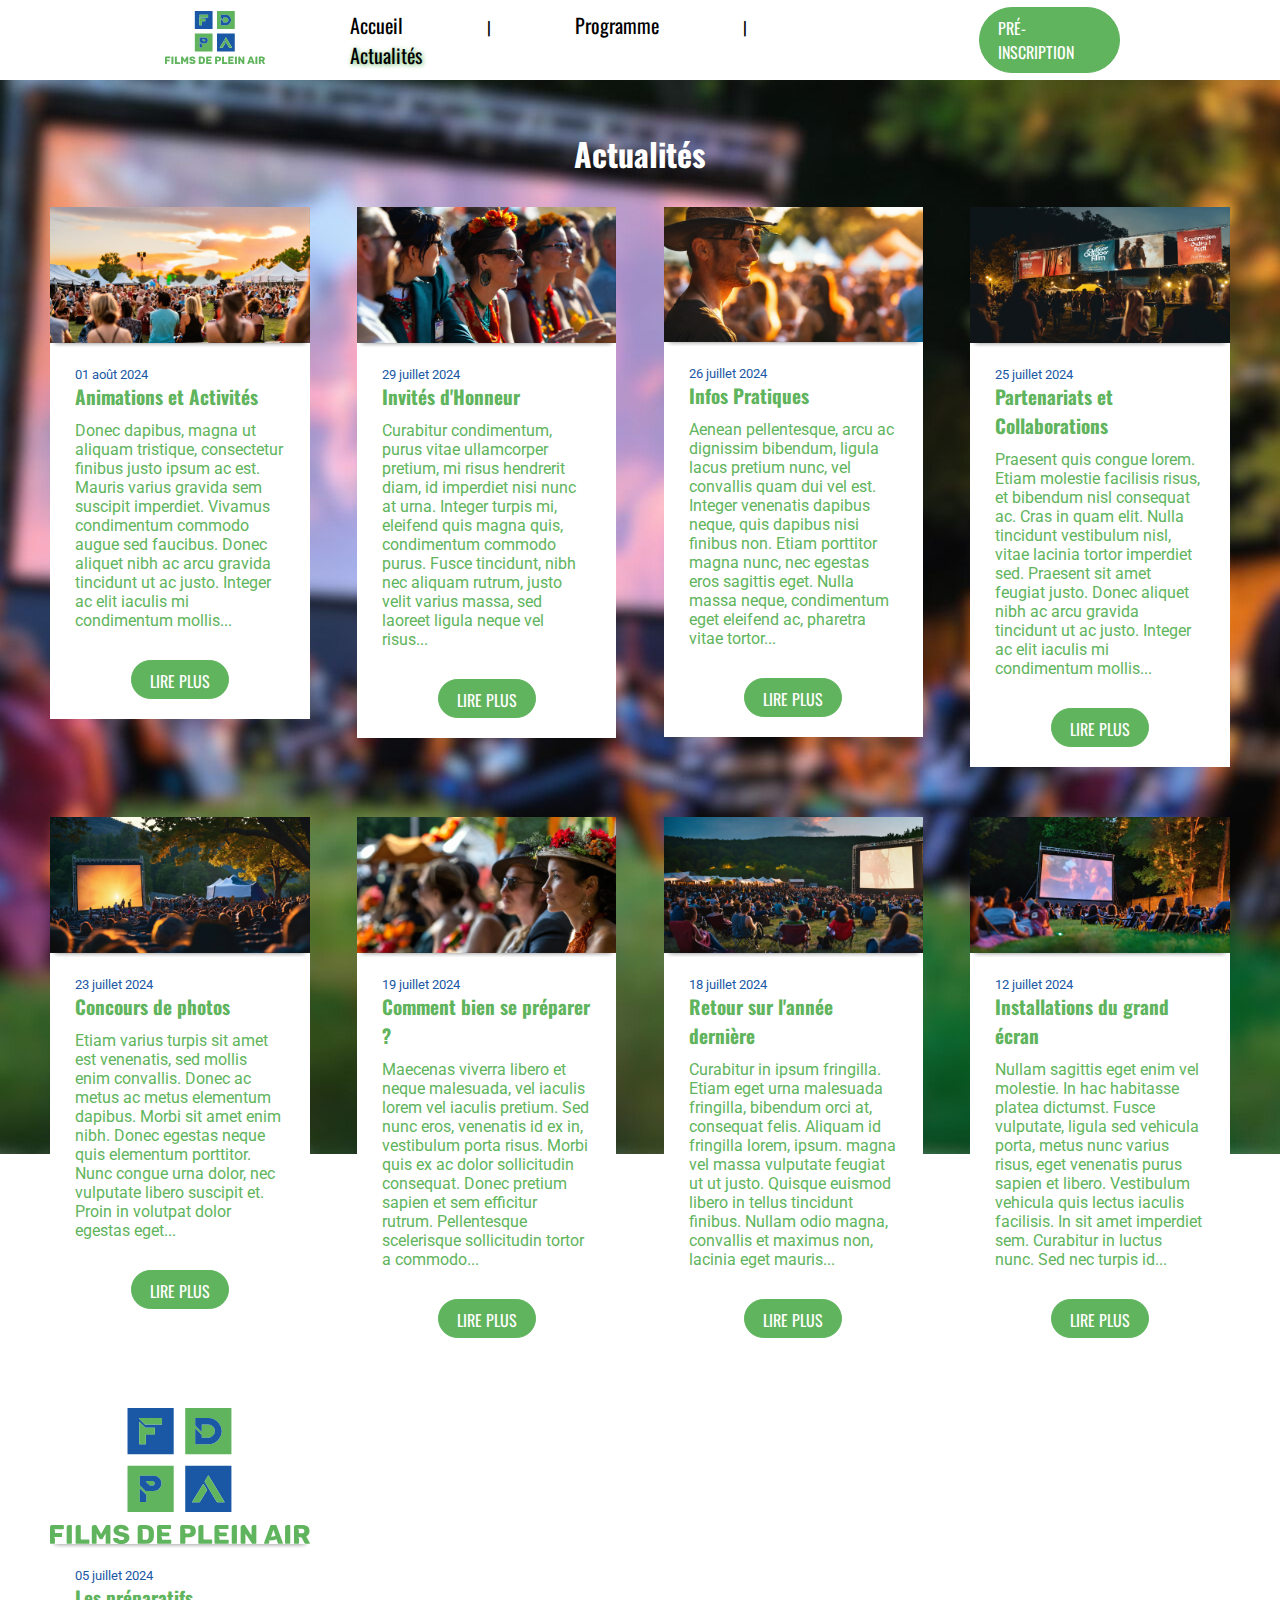
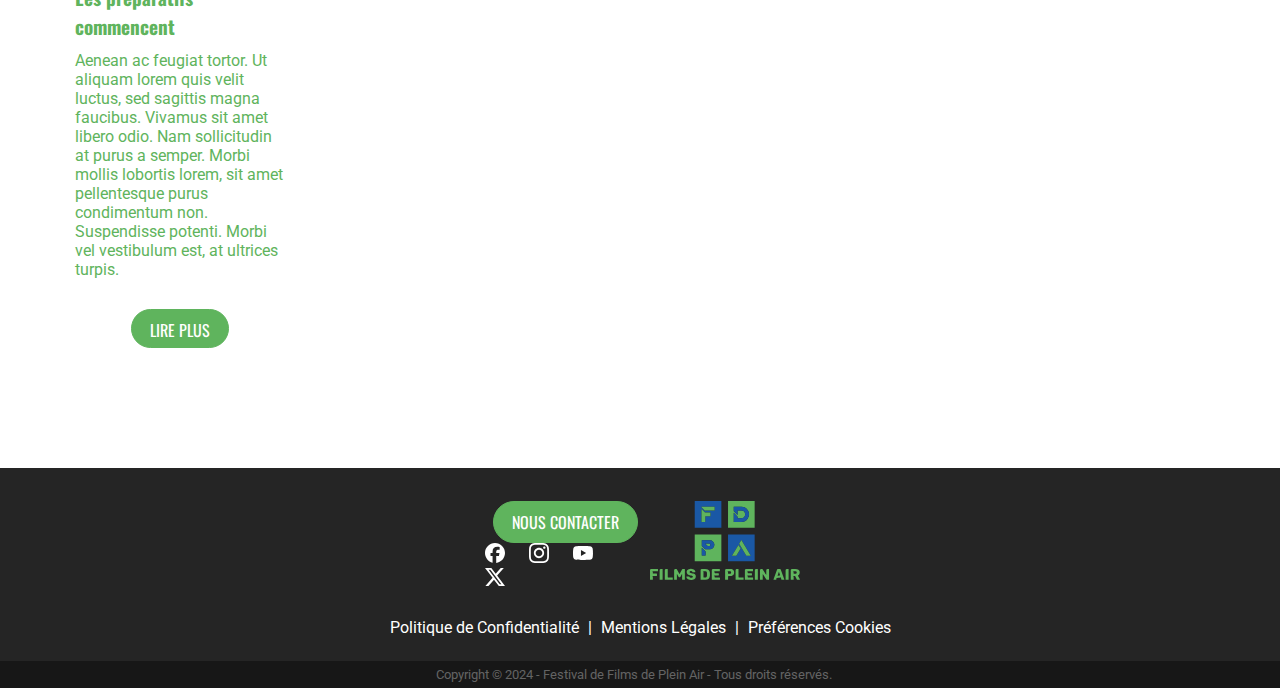
==== actualites.html @ 1f1ad927 "Upload rest of content via files" ====
<!DOCTYPE html>
<html>
  <head>
      <meta charset='utf-8'>
      <meta http-equiv='X-UA-Compatible' content='IE=edge'>
      <title>Films de Plein Air - Actualités</title>
      <meta name='viewport' content='width=device-width, initial-scale=1'>
      <link rel='stylesheet' type='text/css' media='screen' href='styles2.css'>
      <link rel='icon' href="images/favicon.svg" type="image/x-icon">
      <!-- Fonts -->
      <link rel="preconnect" href="https://fonts.googleapis.com">
      <link rel="preconnect" href="https://fonts.gstatic.com" crossorigin>
      <link href="https://fonts.googleapis.com/css2?family=Oswald:wght@200..700&family=Roboto&display=swap" rel="stylesheet">
      <!-- Slick CSS -->
      <link rel="stylesheet" type="text/css" href="slick/slick.css"/>
      <link rel="stylesheet" type="text/css" href="slick/slick-theme.css"/> <!-- modifiable -->
  </head>
  <body>
      <header>
          <nav>
            <a href="#"><img src="images/logo.svg" alt="logo-films-plein-air"></a>
            <div class="menu">
              <ul>
                <li><a href="index.html">Accueil</a></li>
                <li>|</li>
                <li><a href="programme.html">Programme</a></li>
                <li>|</li>
                <li><a class="active" href="actualites.html">Actualités</a></li>
              </ul>
            </div>
            <a class="button" href="pre-inscription.html">Pré-inscription</a>
          </nav>
      </header>
      <main>
        <div class="page-actualites">
            <h1 class="h1-actualites">Actualités</h1>
          <div class="container-actus">
            <div class="actus">
              <div class="actus-img">
                <img src="images/activites.jpg" alt="">
              </div>
              <div class="actus-txt">
                <p class="date">01 août 2024</p>
                <h1>Animations et Activités</h1>
                <p>Donec dapibus, magna ut aliquam tristique, consectetur finibus justo ipsum ac est. Mauris varius gravida sem suscipit imperdiet. Vivamus condimentum commodo augue sed faucibus. Donec aliquet nibh ac arcu gravida tincidunt ut ac justo. Integer ac elit iaculis mi condimentum mollis...</p>
                <div class="center">
                  <a class="button" href="">Lire plus</a>
                </div>
              </div>
            </div>
            <div class="actus">
              <div class="actus-img">
                <img src="images/invites-dhonneur.jpg" alt="">
              </div>
              <div class="actus-txt">
                <p class="date">29 juillet 2024</p>
                <h1>Invités d'Honneur</h1>
                <p>Curabitur condimentum, purus vitae ullamcorper pretium, mi risus hendrerit diam, id imperdiet nisi nunc at urna. Integer turpis mi, eleifend quis magna quis, condimentum commodo purus. Fusce tincidunt, nibh nec aliquam rutrum, justo velit varius massa, sed laoreet ligula neque vel risus...</p>
                <div class="center">
                  <a class="button" href="">Lire plus</a>
                </div>
              </div>
            </div>
            <div class="actus">
              <div class="actus-img">
                <img src="images/infos.jpg" alt="">
              </div>
              <div class="actus-txt">
                <p class="date">26 juillet 2024</p>
                <h1>Infos Pratiques</h1>
                <p>Aenean pellentesque, arcu ac dignissim bibendum, ligula lacus pretium nunc, vel convallis quam dui vel est. Integer venenatis dapibus neque, quis dapibus nisi finibus non. Etiam porttitor magna nunc, nec egestas eros sagittis eget. Nulla massa neque, condimentum eget eleifend ac, pharetra vitae tortor...</p>
                <div class="center">
                  <a class="button" href="">Lire plus</a>
                </div>
              </div>
            </div>
            <div class="actus">
              <div class="actus-img">
                <img src="images/partnership.jpg" alt="">
              </div>
              <div class="actus-txt">
                <p class="date">25 juillet 2024</p>
                <h1>Partenariats et Collaborations</h1>
                <p>Praesent quis congue lorem. Etiam molestie facilisis risus, et bibendum nisl consequat ac. Cras in quam elit. Nulla tincidunt vestibulum nisl, vitae lacinia tortor imperdiet sed. Praesent sit amet feugiat justo. Donec aliquet nibh ac arcu gravida tincidunt ut ac justo. Integer ac elit iaculis mi condimentum mollis...</p>
                <div class="center">
                  <a class="button" href="">Lire plus</a>
                </div>
              </div>
            </div>
            <div class="actus">
              <div class="actus-img">
                <img src="images/competition.jpg" alt="">
              </div>
              <div class="actus-txt">
                <p class="date">23 juillet 2024</p>
                <h1>Concours de photos</h1>
                <p>Etiam varius turpis sit amet est venenatis, sed mollis enim convallis. Donec ac metus ac metus elementum dapibus. Morbi sit amet enim nibh. Donec egestas neque quis elementum porttitor. Nunc congue urna dolor, nec vulputate libero suscipit et. Proin in volutpat dolor egestas eget...</p>
                <div class="center">
                  <a class="button" href="">Lire plus</a>
                </div>
              </div>
            </div>
            <div class="actus">
              <div class="actus-img">
                <img src="images/people.jpg" alt="">
              </div>
              <div class="actus-txt">
                <p class="date">19 juillet 2024</p>
                <h1>Comment bien se préparer ?</h1>
                <p>Maecenas viverra libero et neque malesuada, vel iaculis lorem vel iaculis pretium. Sed nunc eros, venenatis id ex in, vestibulum porta risus. Morbi quis ex ac dolor sollicitudin consequat. Donec pretium sapien et sem efficitur rutrum. Pellentesque scelerisque sollicitudin tortor a commodo...</p>
                <div class="center">
                  <a class="button" href="">Lire plus</a>
                </div>
              </div>
            </div>
            <div class="actus">
              <div class="actus-img">
                <img src="images/anterior-year.jpg" alt="">
              </div>
              <div class="actus-txt">
                <p class="date">18 juillet 2024</p>
                <h1>Retour sur l'année dernière</h1>
                <p>Curabitur in ipsum fringilla. Etiam eget urna malesuada fringilla, bibendum orci at, consequat felis. Aliquam id fringilla lorem, ipsum. magna vel massa vulputate feugiat ut ut justo. Quisque euismod libero in tellus tincidunt finibus. Nullam odio magna, convallis et maximus non, lacinia eget mauris...</p>
                <div class="center">
                  <a class="button" href="">Lire plus</a>
                </div>
              </div>
            </div>
            <div class="actus">
              <div class="actus-img">
                <img src="images/screen.jpg" alt="">
              </div>
              <div class="actus-txt">
                <p class="date">12 juillet 2024</p>
                <h1>Installations du grand écran</h1>
                <p>Nullam sagittis eget enim vel molestie. In hac habitasse platea dictumst. Fusce vulputate, ligula sed vehicula porta, metus nunc varius risus, eget venenatis purus sapien et libero. Vestibulum vehicula quis lectus iaculis facilisis. In sit amet imperdiet sem. Curabitur in luctus nunc. Sed nec turpis id...</p>
                <div class="center">
                  <a class="button" href="">Lire plus</a>
                </div>
              </div>
            </div>
            <div class="actus">
              <div class="actus-img">
                <img src="images/logo.svg" alt="">
              </div>
              <div class="actus-txt">
                <p class="date">05 juillet 2024</p>
                <h1>Les préparatifs commencent</h1>
                <p>Aenean ac feugiat tortor. Ut aliquam lorem quis velit luctus, sed sagittis magna faucibus. Vivamus sit amet libero odio. Nam sollicitudin at purus a semper. Morbi mollis lobortis lorem, sit amet pellentesque purus condimentum non. Suspendisse potenti. Morbi vel vestibulum est, at ultrices turpis.</p>
                <div class="center">
                  <a class="button" href="">Lire plus</a>
                </div>
              </div>
            </div>
          </div>
        </div>
      </main>
      <footer>
        <div class="footer-top">
          <div class="columns">
            
            <div class="left-col"><a class="button" href="contact.html">Nous Contacter</a>
              <ul class="reseaux">
                <li><a href="https://www.facebook.com" target="_blank"><img src="images/facebook.svg" alt=""></a></li>
                <li><a href="https://www.instagram.com" target="_blank"><img src="images/instagram.svg" alt=""></a></li>
                <li><a href="https://www.youtube.com" target="_blank"><img src="images/youtube.svg" alt=""></a></li>
                <li><a href="https://www.twitter.com" target="_blank"><img src="images/x.svg" alt=""></a></li>
              </ul>
            </div>
            <div class="right-col">
              <img src="images/logo.svg" alt="">
            </div>
          </div>
          <ul>
            <li><a href="">Politique de Confidentialité</a></li>
            <li>|</li>
            <li><a href="">Mentions Légales</a></li>
            <li>|</li>
            <li><a href="">Préférences Cookies</a></li>
          </ul>
        </div>
        <div class="copyright">
        <p>Copyright &copy; 2024 - Festival de Films de Plein Air - Tous droits réservés.</p>
        </div>
      </footer>
  
      <script src="https://code.jquery.com/jquery-3.6.0.min.js"></script>
      <script type="text/javascript" src="slick/slick.min.js"></script>

      <script type="text/javascript">
        $('.carrousel').slick({
          //dots: true,
          infinite: true,
          centerMode: true,
          variableWidth: true,
          slidesToShow: 3,
          slidesToScroll: 1,
          autoplay: true,
          autoplaySpeed: 2000,
        });
      </script>
  </body>
</html>
---- styles2.css ----
*{
    margin: 0;
    padding: 0;
}

body{
    font-family: "Roboto", sans-serif;
}

h1, h2{
    font-family: "Oswald", serif;
}

h3{
    font-family: 'Oswald';
}

.green{
    color: #5fb45d;
}

.dark-green{
    color: #29a527;
}

.blue{
    color: #1a58a5;
}

a{
    color: inherit;
    text-decoration: inherit;
}

header{
    height: 80px;
    display: flex;
    justify-content: center;
    align-items: center;
    font-family: "Oswald", serif;
    box-shadow: 0 5px 5px -5px rgba(0, 0, 0, 0.5);
}

.button{
    background-color: #5fb45d;
    color: white;
    text-decoration: initial;
    text-transform: uppercase;
    padding: 8px 18px 8px 18px;
    border: 0.5px solid #5fb45d;
    border-radius: 100px;
    font-family: "Oswald", serif;
}

.button:hover{
    box-shadow: 0 0 10px #5fb45d;
}

.center{
    width: 100%;
    display: flex;
    justify-content: center;
    align-items: center;
}

nav{
    width: 75%;
    display: flex;
    justify-content: space-evenly;
    align-items: center;
}

nav img{
    width: 100px;
}

ul{
    list-style-type: none;
    margin: 0;
    padding: 0;
}

.menu ul li{
    display: inline;
}

.menu ul li a{
    color: initial;
    text-decoration: initial;
    margin-left: 75px;
    margin-right: 75px;
    font-size: 20px;
}

.menu ul li a:hover{
    text-shadow: 1px 1px 5px #5fb45d;
}

.menu ul li a.active{
    text-shadow: 1px 1px 5px #5fb45d;
}

nav button{
    justify-self: end;
    text-transform: uppercase;
}

.carrousel{
    /*max-width: calc(100% - 60px);*/
    height: 575px;
    display: flex;
    justify-content: center;
    margin: 0 auto;
}

.carrousel img{
    height: 575px;
}

.banner-programme{
    width: 100%;
    background-color: #5fb45d;
    text-align: center;
    color: white;
    padding-top: 8px;
    padding-bottom: 8px;
    text-transform: uppercase;
    font-family: oswald;
    font-size: larger;
}

.banner-programme a:hover{
    text-shadow: 1px 1px 5px white;
}

.section-actualites{
    color: white;
    display: flex;
    flex-direction: column;
    height: 100%;
    padding: 4%;
    background: url(images/bg-projection.jpg) center no-repeat fixed;
}

.page-actualites{
    color: white;
    display: flex;
    flex-direction: column;
    height: 100%;
    padding: 50px;
    background: url(images/bg-projection.jpg) center no-repeat fixed;
}

.actus-plus{
    height: 50px;
    margin-bottom: 20px;
    display: flex;
    flex-direction: row;
    justify-content: space-between;
    align-items: center;
}

.actus-plus a{
    font-family: oswald;
    text-transform: uppercase;
}

.actus-plus a:hover{
    text-shadow: 1px 1px 5px #5fb45d;
}

.container-actus{
    height: 100%;
    display: flex;
    flex-direction: row;
    justify-content: space-between;
    flex-wrap: wrap;
}

.actus{
    background-color: white;
    color: #5fb45d;
    width: 22%;
    height: 100%;
    display: flex;
    flex-direction: column;
    margin-bottom: 50px;
}

.actus-img{
    width: 100%;
    height: 100%;
    overflow: hidden;
}

.actus img{
    height: 100%;
    width: 100%;
    object-fit: cover;
    box-shadow: 0 5px 5px -5px rgba(0, 0, 0, 0.5);
}

.actus-txt{
    padding: 20px;
}

.actus h1{
    font-size: larger;
    padding-bottom: 10px;
}

.actus h1, p, a{
    padding-left: 5px;
    padding-right: 5px;
}

.actus p.date{
    color: #1a58a5;
    font-size: smaller;
}

.actus a{
    padding-bottom: 5px;
}

.actus .button{
    margin-top: 30px;
}

.reservation{
    height: 350px;
    display: flex;
    color: white;
    background-color: #5fb45d;
    /*text-shadow: 1px 1px 5px black;*/
}

.reservation .banniere{
    width: 50%;
    background-image: url(images/img-festival.jpg);
    background-size: cover;
    background-repeat: no-repeat;
}

.reservation .informations{
    width: 50%;
    display: flex;
    flex-direction: column;
    align-items: center;
    justify-content: center;
}

.informations h1{
    margin-bottom: 15px;
    text-align: center;
}

.informations .button{
    background-color: white;
    color: #5fb45d;
    margin-top: 15px;
    border: 0.5px solid white;
}

.informations .button:hover{
    box-shadow: 0 0 10px white;
}

footer{
    height: 200px;
    background-color: #252525;
    color: white;
    display: flex;
    flex-direction: column;
    justify-content: space-between;
    padding-top: 20px;
}

.footer-top {
    display: flex;
    flex-direction: column;
    align-items: center;
    height: 100%;
    justify-content: space-around;
    font-size: medium;
}
footer ul li{
    display: inline;
}

footer ul.reseaux li a img{
    width: 20px;
    height: 20px;
}

footer ul.reseaux a{
    margin-right: 10px;
}

.columns{
    display: flex;
    flex-direction: row;
    width: 25%;
    justify-content: space-around;
}

footer div.left-col{
    display: flex;
    flex-direction: column;
    justify-content: space-between;
    align-items: center;
}

footer .right-col img{
    width: 150px;
}

.copyright{
    background-color: #171717;
    color: #646464;
    width: 100%;
    text-align: center;
    align-self: end;
    padding: 6px;
    font-size: small;
    margin-top: 10px;
}

.pre-inscription, .contact, .programme{
    padding-top: 50px;
}

.form-group p{
    font-family: 'Oswald';
    font-size: x-large;
}

.h1-pi, .h1-programme, .h1-actualites{
    text-align: center;
}

.h1-actualites{
    margin-bottom: 30px;
}

.programme{
    padding: 50px;
}

.seance-titre{
    display: flex;
    text-transform: uppercase;
}

.day{
    margin-top: 20px;
}

.day h1{
    font-size: x-large;
}

.seances{
    display: flex;
    margin-top: 20px;
}

.seance1-container, .seance2-container{
    display: flex;
    flex-direction: column;
    width: 50%;
}

.seance1-container p, .seance2-container p{
    padding: 0;
}

.auteur-film{
    margin-top: 5px;
    font-size: small;
}

.description-film{
    margin-top: 15px;
}

.seance1-container{
    background-color: #29a527;
    border-radius: 10px 0 0 10px;
    padding: 20px;
    color: white;
}

.seance2-container{
    background-color: #1a58a5;
    border-radius: 0 10px 10px 0;
    padding: 20px;
    color: white;
}

.s1, .s2{
    display: flex;
}

.s1-txt, .s2-txt{
    margin-left: 10px;
}

.seances img{
    width: 180px;
    height: 250px;
}

form {
    max-width: 600px;
    margin: 0 auto;
    background-color: #fff;
    padding: 20px;
    border-radius: 5px;
}

.form-group {
    margin-bottom: 20px;
}

label {
    display: block;
    margin-bottom: 5px;
    font-family: 'Roboto';
}

.checkbox{
    display: inline;
}

input[type="text"], input[type="email"]{
    width: 100%;
    padding: 10px;
    border: 1px solid #ccc;
    border-radius: 5px;
}

input[type="number"]{
    width: 10%;
    padding: 10px;
    border: 1px solid #ccc;
    border-radius: 5px;
}

textarea{
    width: 100%;
    padding: 10px;
    border: 1px solid #ccc;
    border-radius: 5px;
    height: 150px;
}

.button-form{
    width: 100%;
    padding: 10px;
    background-color: #5fb45d;
    color: #fff;
    border: none;
    border-radius: 5px;
    cursor: pointer;
    font-family: 'Oswald';
    text-transform: uppercase;
    margin-top: 20px;
    margin-bottom: 50px;
}

.button-form:hover{
    background-color: #45a049;
}

form p{
    text-align: center;
}

.choices{
    display: flex;
    justify-content: space-between;
}

.choice{
    width: 50%;
}

legend{
    margin-top: 15px;
    margin-bottom: 15px;
    font-weight: bold;
}

#nom-prenom{
    display: flex;
    justify-content: space-between;
}

.nom, .prenom{
    width: 45%;
}

@media only screen and (max-width: 600px) {
    
    .hidden{
        display: none;
    }
  }
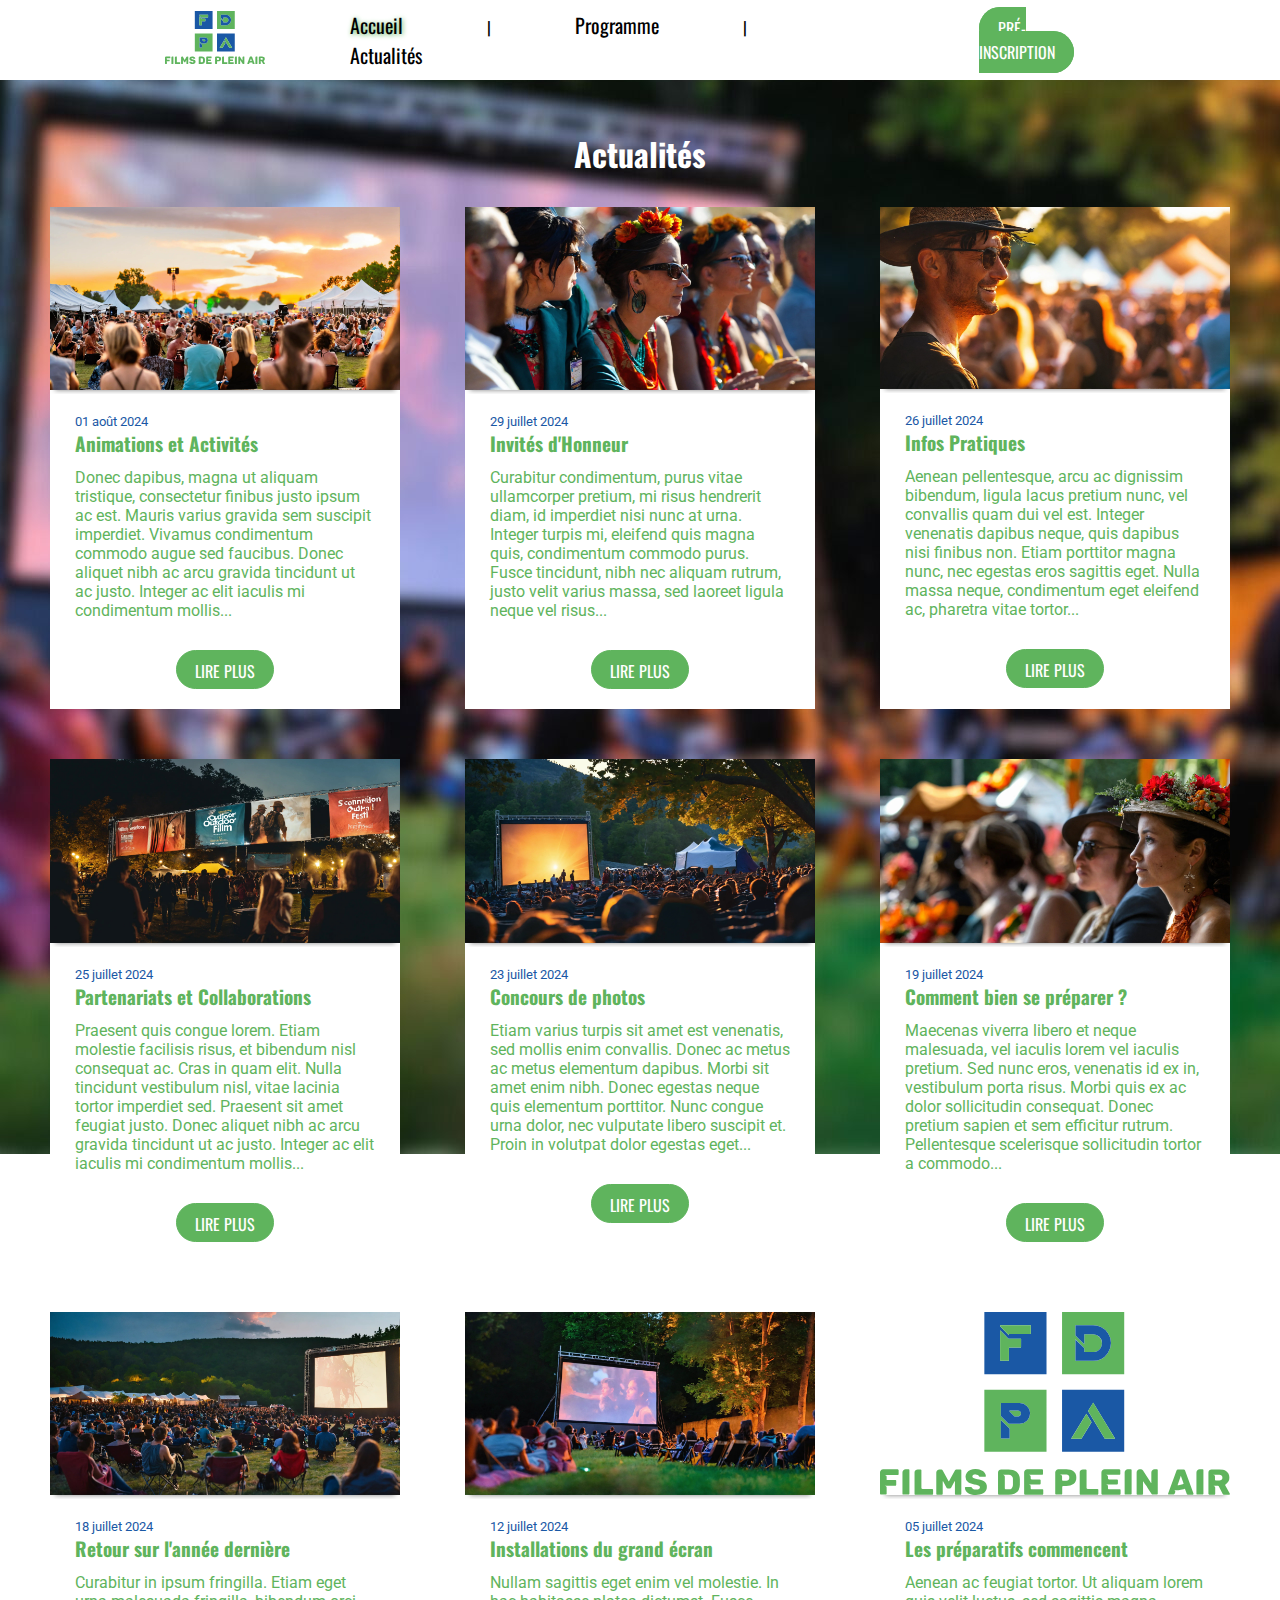
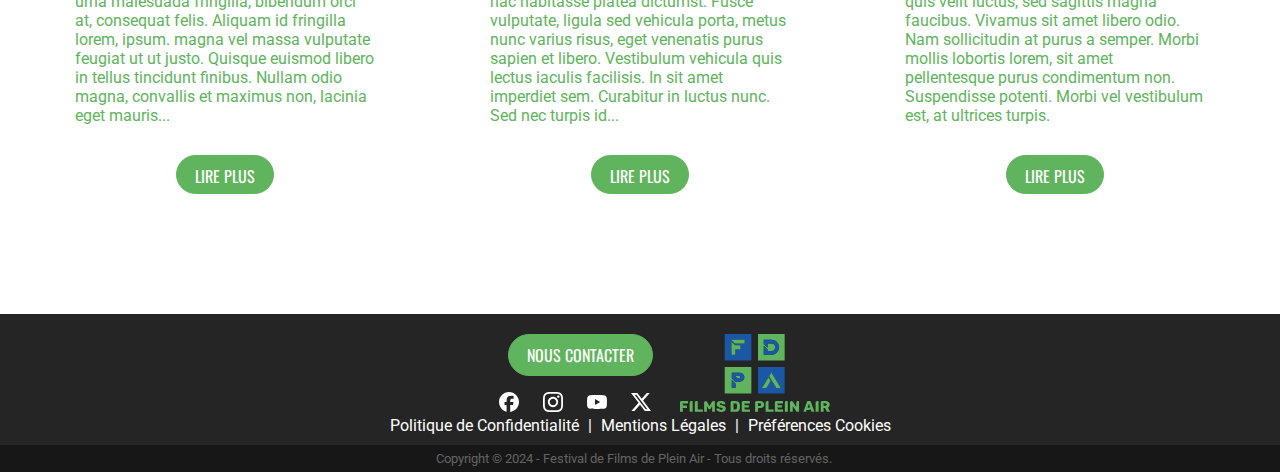
==== commit cd852221: "Ajout approche mobile" ====
--- a/actualites.html
+++ b/actualites.html
@@ -5,7 +5,7 @@
       <meta http-equiv='X-UA-Compatible' content='IE=edge'>
       <title>Films de Plein Air - Actualités</title>
       <meta name='viewport' content='width=device-width, initial-scale=1'>
-      <link rel='stylesheet' type='text/css' media='screen' href='styles2.css'>
+      <link rel='stylesheet' type='text/css' media='screen' href='styles.css'>
       <link rel='icon' href="images/favicon.svg" type="image/x-icon">
       <!-- Fonts -->
       <link rel="preconnect" href="https://fonts.googleapis.com">
@@ -16,188 +16,198 @@
       <link rel="stylesheet" type="text/css" href="slick/slick-theme.css"/> <!-- modifiable -->
   </head>
   <body>
-      <header>
-          <nav>
-            <a href="#"><img src="images/logo.svg" alt="logo-films-plein-air"></a>
-            <div class="menu">
-              <ul>
-                <li><a href="index.html">Accueil</a></li>
-                <li>|</li>
-                <li><a href="programme.html">Programme</a></li>
-                <li>|</li>
-                <li><a class="active" href="actualites.html">Actualités</a></li>
-              </ul>
-            </div>
-            <a class="button" href="pre-inscription.html">Pré-inscription</a>
-          </nav>
-      </header>
-      <main>
-        <div class="page-actualites">
-            <h1 class="h1-actualites">Actualités</h1>
-          <div class="container-actus">
-            <div class="actus">
-              <div class="actus-img">
-                <img src="images/activites.jpg" alt="">
-              </div>
-              <div class="actus-txt">
-                <p class="date">01 août 2024</p>
-                <h1>Animations et Activités</h1>
-                <p>Donec dapibus, magna ut aliquam tristique, consectetur finibus justo ipsum ac est. Mauris varius gravida sem suscipit imperdiet. Vivamus condimentum commodo augue sed faucibus. Donec aliquet nibh ac arcu gravida tincidunt ut ac justo. Integer ac elit iaculis mi condimentum mollis...</p>
-                <div class="center">
-                  <a class="button" href="">Lire plus</a>
-                </div>
-              </div>
-            </div>
-            <div class="actus">
-              <div class="actus-img">
-                <img src="images/invites-dhonneur.jpg" alt="">
-              </div>
-              <div class="actus-txt">
-                <p class="date">29 juillet 2024</p>
-                <h1>Invités d'Honneur</h1>
-                <p>Curabitur condimentum, purus vitae ullamcorper pretium, mi risus hendrerit diam, id imperdiet nisi nunc at urna. Integer turpis mi, eleifend quis magna quis, condimentum commodo purus. Fusce tincidunt, nibh nec aliquam rutrum, justo velit varius massa, sed laoreet ligula neque vel risus...</p>
-                <div class="center">
-                  <a class="button" href="">Lire plus</a>
-                </div>
-              </div>
-            </div>
-            <div class="actus">
-              <div class="actus-img">
-                <img src="images/infos.jpg" alt="">
-              </div>
-              <div class="actus-txt">
-                <p class="date">26 juillet 2024</p>
-                <h1>Infos Pratiques</h1>
-                <p>Aenean pellentesque, arcu ac dignissim bibendum, ligula lacus pretium nunc, vel convallis quam dui vel est. Integer venenatis dapibus neque, quis dapibus nisi finibus non. Etiam porttitor magna nunc, nec egestas eros sagittis eget. Nulla massa neque, condimentum eget eleifend ac, pharetra vitae tortor...</p>
-                <div class="center">
-                  <a class="button" href="">Lire plus</a>
-                </div>
-              </div>
-            </div>
-            <div class="actus">
-              <div class="actus-img">
-                <img src="images/partnership.jpg" alt="">
-              </div>
-              <div class="actus-txt">
-                <p class="date">25 juillet 2024</p>
-                <h1>Partenariats et Collaborations</h1>
-                <p>Praesent quis congue lorem. Etiam molestie facilisis risus, et bibendum nisl consequat ac. Cras in quam elit. Nulla tincidunt vestibulum nisl, vitae lacinia tortor imperdiet sed. Praesent sit amet feugiat justo. Donec aliquet nibh ac arcu gravida tincidunt ut ac justo. Integer ac elit iaculis mi condimentum mollis...</p>
-                <div class="center">
-                  <a class="button" href="">Lire plus</a>
-                </div>
-              </div>
-            </div>
-            <div class="actus">
-              <div class="actus-img">
-                <img src="images/competition.jpg" alt="">
-              </div>
-              <div class="actus-txt">
-                <p class="date">23 juillet 2024</p>
-                <h1>Concours de photos</h1>
-                <p>Etiam varius turpis sit amet est venenatis, sed mollis enim convallis. Donec ac metus ac metus elementum dapibus. Morbi sit amet enim nibh. Donec egestas neque quis elementum porttitor. Nunc congue urna dolor, nec vulputate libero suscipit et. Proin in volutpat dolor egestas eget...</p>
-                <div class="center">
-                  <a class="button" href="">Lire plus</a>
-                </div>
-              </div>
-            </div>
-            <div class="actus">
-              <div class="actus-img">
-                <img src="images/people.jpg" alt="">
-              </div>
-              <div class="actus-txt">
-                <p class="date">19 juillet 2024</p>
-                <h1>Comment bien se préparer ?</h1>
-                <p>Maecenas viverra libero et neque malesuada, vel iaculis lorem vel iaculis pretium. Sed nunc eros, venenatis id ex in, vestibulum porta risus. Morbi quis ex ac dolor sollicitudin consequat. Donec pretium sapien et sem efficitur rutrum. Pellentesque scelerisque sollicitudin tortor a commodo...</p>
-                <div class="center">
-                  <a class="button" href="">Lire plus</a>
-                </div>
-              </div>
-            </div>
-            <div class="actus">
-              <div class="actus-img">
-                <img src="images/anterior-year.jpg" alt="">
-              </div>
-              <div class="actus-txt">
-                <p class="date">18 juillet 2024</p>
-                <h1>Retour sur l'année dernière</h1>
-                <p>Curabitur in ipsum fringilla. Etiam eget urna malesuada fringilla, bibendum orci at, consequat felis. Aliquam id fringilla lorem, ipsum. magna vel massa vulputate feugiat ut ut justo. Quisque euismod libero in tellus tincidunt finibus. Nullam odio magna, convallis et maximus non, lacinia eget mauris...</p>
-                <div class="center">
-                  <a class="button" href="">Lire plus</a>
-                </div>
-              </div>
-            </div>
-            <div class="actus">
-              <div class="actus-img">
-                <img src="images/screen.jpg" alt="">
-              </div>
-              <div class="actus-txt">
-                <p class="date">12 juillet 2024</p>
-                <h1>Installations du grand écran</h1>
-                <p>Nullam sagittis eget enim vel molestie. In hac habitasse platea dictumst. Fusce vulputate, ligula sed vehicula porta, metus nunc varius risus, eget venenatis purus sapien et libero. Vestibulum vehicula quis lectus iaculis facilisis. In sit amet imperdiet sem. Curabitur in luctus nunc. Sed nec turpis id...</p>
-                <div class="center">
-                  <a class="button" href="">Lire plus</a>
-                </div>
-              </div>
-            </div>
-            <div class="actus">
-              <div class="actus-img">
-                <img src="images/logo.svg" alt="">
-              </div>
-              <div class="actus-txt">
-                <p class="date">05 juillet 2024</p>
-                <h1>Les préparatifs commencent</h1>
-                <p>Aenean ac feugiat tortor. Ut aliquam lorem quis velit luctus, sed sagittis magna faucibus. Vivamus sit amet libero odio. Nam sollicitudin at purus a semper. Morbi mollis lobortis lorem, sit amet pellentesque purus condimentum non. Suspendisse potenti. Morbi vel vestibulum est, at ultrices turpis.</p>
-                <div class="center">
-                  <a class="button" href="">Lire plus</a>
-                </div>
-              </div>
-            </div>
-          </div>
-        </div>
-      </main>
-      <footer>
-        <div class="footer-top">
-          <div class="columns">
-            
-            <div class="left-col"><a class="button" href="contact.html">Nous Contacter</a>
-              <ul class="reseaux">
-                <li><a href="https://www.facebook.com" target="_blank"><img src="images/facebook.svg" alt=""></a></li>
-                <li><a href="https://www.instagram.com" target="_blank"><img src="images/instagram.svg" alt=""></a></li>
-                <li><a href="https://www.youtube.com" target="_blank"><img src="images/youtube.svg" alt=""></a></li>
-                <li><a href="https://www.twitter.com" target="_blank"><img src="images/x.svg" alt=""></a></li>
-              </ul>
-            </div>
-            <div class="right-col">
+    <header>
+      <nav>
+        <a href="#"><img src="images/logo.svg" alt="logo-films-plein-air"></a>
+        <div class="menu menu-pc">
+          <ul>
+            <li><a class="active" href="index.html">Accueil</a></li>
+            <li>|</li>
+            <li><a href="programme.html">Programme</a></li>
+            <li>|</li>
+            <li><a href="actualites.html">Actualités</a></li>
+          </ul>
+        </div>
+        <div class="menu dropdown">
+          <button class="dropbtn">Menu</button>
+          <ul class="dropdown-content">
+            <li><a class="active" href="index.html">Accueil</a></li>
+            <div class="hidden"><li>|</li></div>
+            <li><a href="programme.html">Programme</a></li>
+            <div class="hidden"><li>|</li></div>
+            <li><a href="actualites.html">Actualités</a></li>
+          </ul>
+        </div>
+        <div class="btn-preinscription"><a class="button" href="pre-inscription.html">Pré-inscription</a></div>
+      </nav>
+    </header>
+    <main>
+      <div class="page-actualites">
+          <h1 class="h1-actualites">Actualités</h1>
+        <div class="container-actus">
+          <div class="actus">
+            <div class="actus-img">
+              <img src="images/activites.jpg" alt="">
+            </div>
+            <div class="actus-txt">
+              <p class="date">01 août 2024</p>
+              <h1>Animations et Activités</h1>
+              <p>Donec dapibus, magna ut aliquam tristique, consectetur finibus justo ipsum ac est. Mauris varius gravida sem suscipit imperdiet. Vivamus condimentum commodo augue sed faucibus. Donec aliquet nibh ac arcu gravida tincidunt ut ac justo. Integer ac elit iaculis mi condimentum mollis...</p>
+              <div class="center">
+                <a class="button" href="">Lire plus</a>
+              </div>
+            </div>
+          </div>
+          <div class="actus">
+            <div class="actus-img">
+              <img src="images/invites-dhonneur.jpg" alt="">
+            </div>
+            <div class="actus-txt">
+              <p class="date">29 juillet 2024</p>
+              <h1>Invités d'Honneur</h1>
+              <p>Curabitur condimentum, purus vitae ullamcorper pretium, mi risus hendrerit diam, id imperdiet nisi nunc at urna. Integer turpis mi, eleifend quis magna quis, condimentum commodo purus. Fusce tincidunt, nibh nec aliquam rutrum, justo velit varius massa, sed laoreet ligula neque vel risus...</p>
+              <div class="center">
+                <a class="button" href="">Lire plus</a>
+              </div>
+            </div>
+          </div>
+          <div class="actus">
+            <div class="actus-img">
+              <img src="images/infos.jpg" alt="">
+            </div>
+            <div class="actus-txt">
+              <p class="date">26 juillet 2024</p>
+              <h1>Infos Pratiques</h1>
+              <p>Aenean pellentesque, arcu ac dignissim bibendum, ligula lacus pretium nunc, vel convallis quam dui vel est. Integer venenatis dapibus neque, quis dapibus nisi finibus non. Etiam porttitor magna nunc, nec egestas eros sagittis eget. Nulla massa neque, condimentum eget eleifend ac, pharetra vitae tortor...</p>
+              <div class="center">
+                <a class="button" href="">Lire plus</a>
+              </div>
+            </div>
+          </div>
+          <div class="actus">
+            <div class="actus-img">
+              <img src="images/partnership.jpg" alt="">
+            </div>
+            <div class="actus-txt">
+              <p class="date">25 juillet 2024</p>
+              <h1>Partenariats et Collaborations</h1>
+              <p>Praesent quis congue lorem. Etiam molestie facilisis risus, et bibendum nisl consequat ac. Cras in quam elit. Nulla tincidunt vestibulum nisl, vitae lacinia tortor imperdiet sed. Praesent sit amet feugiat justo. Donec aliquet nibh ac arcu gravida tincidunt ut ac justo. Integer ac elit iaculis mi condimentum mollis...</p>
+              <div class="center">
+                <a class="button" href="">Lire plus</a>
+              </div>
+            </div>
+          </div>
+          <div class="actus">
+            <div class="actus-img">
+              <img src="images/competition.jpg" alt="">
+            </div>
+            <div class="actus-txt">
+              <p class="date">23 juillet 2024</p>
+              <h1>Concours de photos</h1>
+              <p>Etiam varius turpis sit amet est venenatis, sed mollis enim convallis. Donec ac metus ac metus elementum dapibus. Morbi sit amet enim nibh. Donec egestas neque quis elementum porttitor. Nunc congue urna dolor, nec vulputate libero suscipit et. Proin in volutpat dolor egestas eget...</p>
+              <div class="center">
+                <a class="button" href="">Lire plus</a>
+              </div>
+            </div>
+          </div>
+          <div class="actus">
+            <div class="actus-img">
+              <img src="images/people.jpg" alt="">
+            </div>
+            <div class="actus-txt">
+              <p class="date">19 juillet 2024</p>
+              <h1>Comment bien se préparer ?</h1>
+              <p>Maecenas viverra libero et neque malesuada, vel iaculis lorem vel iaculis pretium. Sed nunc eros, venenatis id ex in, vestibulum porta risus. Morbi quis ex ac dolor sollicitudin consequat. Donec pretium sapien et sem efficitur rutrum. Pellentesque scelerisque sollicitudin tortor a commodo...</p>
+              <div class="center">
+                <a class="button" href="">Lire plus</a>
+              </div>
+            </div>
+          </div>
+          <div class="actus">
+            <div class="actus-img">
+              <img src="images/anterior-year.jpg" alt="">
+            </div>
+            <div class="actus-txt">
+              <p class="date">18 juillet 2024</p>
+              <h1>Retour sur l'année dernière</h1>
+              <p>Curabitur in ipsum fringilla. Etiam eget urna malesuada fringilla, bibendum orci at, consequat felis. Aliquam id fringilla lorem, ipsum. magna vel massa vulputate feugiat ut ut justo. Quisque euismod libero in tellus tincidunt finibus. Nullam odio magna, convallis et maximus non, lacinia eget mauris...</p>
+              <div class="center">
+                <a class="button" href="">Lire plus</a>
+              </div>
+            </div>
+          </div>
+          <div class="actus">
+            <div class="actus-img">
+              <img src="images/screen.jpg" alt="">
+            </div>
+            <div class="actus-txt">
+              <p class="date">12 juillet 2024</p>
+              <h1>Installations du grand écran</h1>
+              <p>Nullam sagittis eget enim vel molestie. In hac habitasse platea dictumst. Fusce vulputate, ligula sed vehicula porta, metus nunc varius risus, eget venenatis purus sapien et libero. Vestibulum vehicula quis lectus iaculis facilisis. In sit amet imperdiet sem. Curabitur in luctus nunc. Sed nec turpis id...</p>
+              <div class="center">
+                <a class="button" href="">Lire plus</a>
+              </div>
+            </div>
+          </div>
+          <div class="actus">
+            <div class="actus-img">
               <img src="images/logo.svg" alt="">
             </div>
-          </div>
-          <ul>
-            <li><a href="">Politique de Confidentialité</a></li>
-            <li>|</li>
-            <li><a href="">Mentions Légales</a></li>
-            <li>|</li>
-            <li><a href="">Préférences Cookies</a></li>
-          </ul>
-        </div>
-        <div class="copyright">
-        <p>Copyright &copy; 2024 - Festival de Films de Plein Air - Tous droits réservés.</p>
-        </div>
-      </footer>
-  
-      <script src="https://code.jquery.com/jquery-3.6.0.min.js"></script>
-      <script type="text/javascript" src="slick/slick.min.js"></script>
+            <div class="actus-txt">
+              <p class="date">05 juillet 2024</p>
+              <h1>Les préparatifs commencent</h1>
+              <p>Aenean ac feugiat tortor. Ut aliquam lorem quis velit luctus, sed sagittis magna faucibus. Vivamus sit amet libero odio. Nam sollicitudin at purus a semper. Morbi mollis lobortis lorem, sit amet pellentesque purus condimentum non. Suspendisse potenti. Morbi vel vestibulum est, at ultrices turpis.</p>
+              <div class="center">
+                <a class="button" href="">Lire plus</a>
+              </div>
+            </div>
+          </div>
+        </div>
+      </div>
+    </main>
+    <footer>
+      <div class="footer-top">
+        <div class="columns">
+          
+          <div class="left-col"><a class="button" href="contact.html">Nous Contacter</a>
+            <ul class="reseaux">
+              <li><a href="https://www.facebook.com" target="_blank"><img src="images/facebook.svg" alt=""></a></li>
+              <li><a href="https://www.instagram.com" target="_blank"><img src="images/instagram.svg" alt=""></a></li>
+              <li><a href="https://www.youtube.com" target="_blank"><img src="images/youtube.svg" alt=""></a></li>
+              <li><a href="https://www.twitter.com" target="_blank"><img src="images/x.svg" alt=""></a></li>
+            </ul>
+          </div>
+          <div class="right-col">
+            <img src="images/logo.svg" alt="">
+          </div>
+        </div>
+        <ul>
+          <li><a href="">Politique de Confidentialité</a></li>
+          <li>|</li>
+          <li><a href="">Mentions Légales</a></li>
+          <li>|</li>
+          <li><a href="">Préférences Cookies</a></li>
+        </ul>
+      </div>
+      <div class="copyright">
+      <p>Copyright &copy; 2024 - Festival de Films de Plein Air - Tous droits réservés.</p>
+      </div>
+    </footer>
 
-      <script type="text/javascript">
-        $('.carrousel').slick({
-          //dots: true,
-          infinite: true,
-          centerMode: true,
-          variableWidth: true,
-          slidesToShow: 3,
-          slidesToScroll: 1,
-          autoplay: true,
-          autoplaySpeed: 2000,
-        });
-      </script>
+    <script src="https://code.jquery.com/jquery-3.6.0.min.js"></script>
+    <script type="text/javascript" src="slick/slick.min.js"></script>
+
+    <script type="text/javascript">
+      $('.carrousel').slick({
+        //dots: true,
+        infinite: true,
+        centerMode: true,
+        variableWidth: true,
+        slidesToShow: 3,
+        slidesToScroll: 1,
+        autoplay: true,
+        autoplaySpeed: 2000,
+      });
+    </script>
   </body>
 </html>--- a/styles.css
+++ b/styles.css
@@ -0,0 +1,642 @@
+*{
+    margin: 0;
+    padding: 0;
+}
+
+html{
+    height: 100%;
+}
+
+body{
+    font-family: "Roboto", sans-serif;
+    min-height: 100%;
+}
+
+h1, h2{
+    font-family: "Oswald", serif;
+}
+
+h3{
+    font-family: 'Oswald';
+}
+
+.green{
+    color: #5fb45d;
+}
+
+.dark-green{
+    color: #29a527;
+}
+
+.blue{
+    color: #1a58a5;
+}
+
+a{
+    color: inherit;
+    text-decoration: inherit;
+}
+
+header{
+    display: flex;
+    justify-content: center;
+    align-items: center;
+    font-family: "Oswald", serif;
+    box-shadow: 0 5px 5px -5px rgba(0, 0, 0, 0.5);
+    padding: 10px 0 10px 0;
+}
+
+.button{
+    background-color: #5fb45d;
+    color: white;
+    text-decoration: initial;
+    text-transform: uppercase;
+    padding: 8px 18px 8px 18px;
+    border: 0.5px solid #5fb45d;
+    border-radius: 100px;
+    font-family: "Oswald", serif;
+}
+
+.button:hover{
+    box-shadow: 0 0 10px #5fb45d;
+}
+
+.center{
+    width: 100%;
+    display: flex;
+    justify-content: center;
+    align-items: center;
+}
+
+nav{
+    width: 75%;
+    display: flex;
+    justify-content: space-evenly;
+    align-items: center;
+}
+
+nav img{
+    width: 100px;
+}
+
+ul{
+    list-style-type: none;
+    margin: 0;
+    padding: 0;
+}
+
+.menu ul li{
+    display: inline;
+}
+
+.menu ul li a{
+    color: initial;
+    text-decoration: initial;
+    margin-left: 75px;
+    margin-right: 75px;
+    font-size: 20px;
+}
+
+.menu ul li a:hover{
+    text-shadow: 1px 1px 5px #5fb45d;
+}
+
+.menu ul li a.active{
+    text-shadow: 1px 1px 5px #5fb45d;
+}
+
+nav button{
+    justify-self: end;
+    text-transform: uppercase;
+}
+
+.btn-preinscription{
+    min-width: 140px;
+}
+
+.carrousel{
+    /*max-width: calc(100% - 60px);*/
+    height: 575px;
+    display: flex;
+    justify-content: center;
+    margin: 0 auto;
+}
+
+.carrousel img{
+    height: 575px;
+}
+
+.banner-programme{
+    width: 100%;
+    background-color: #5fb45d;
+    text-align: center;
+    color: white;
+    padding-top: 8px;
+    padding-bottom: 8px;
+    text-transform: uppercase;
+    font-family: oswald;
+    font-size: larger;
+}
+
+.banner-programme a:hover{
+    text-shadow: 1px 1px 5px white;
+}
+
+.section-actualites{
+    color: white;
+    display: flex;
+    flex-direction: column;
+    padding: 4%;
+    background: url(images/bg-projection.jpg) center no-repeat fixed;
+}
+
+.page-actualites{
+    color: white;
+    display: flex;
+    flex-direction: column;
+    padding: 50px;
+    background: url(images/bg-projection.jpg) center no-repeat fixed;
+}
+
+.actus-plus{
+    margin-bottom: 20px;
+    display: flex;
+    flex-direction: row;
+    justify-content: space-between;
+    align-items: center;
+}
+
+.actus-plus a{
+    font-family: oswald;
+    text-transform: uppercase;
+}
+
+.actus-plus a:hover{
+    text-shadow: 1px 1px 5px #5fb45d;
+}
+
+.container-actus{
+    display: flex;
+    flex-direction: row;
+    justify-content: space-between;
+    flex-wrap: wrap;
+}
+
+.actus{
+    background-color: white;
+    color: #5fb45d;
+    display: flex;
+    flex-direction: column;
+    margin-bottom: 50px;
+    max-width: 350px;
+}
+
+.actus-img{
+    width: 100%;
+    overflow: hidden;
+}
+
+.actus img{
+    width: 100%;
+    object-fit: cover;
+    box-shadow: 0 5px 5px -5px rgba(0, 0, 0, 0.5);
+}
+
+.actus-txt{
+    padding: 20px;
+}
+
+.actus h1{
+    font-size: larger;
+    padding-bottom: 10px;
+}
+
+.actus h1, p, a{
+    padding-left: 5px;
+    padding-right: 5px;
+}
+
+.actus p.date{
+    color: #1a58a5;
+    font-size: smaller;
+}
+
+.actus a{
+    padding-bottom: 5px;
+}
+
+.actus .button{
+    margin-top: 30px;
+}
+
+.reservation{
+    display: flex;
+    color: white;
+    background-color: #5fb45d;
+    /*text-shadow: 1px 1px 5px black;*/
+}
+
+.reservation .banniere{
+    width: 50%;
+}
+
+.reservation .banniere img{
+    height: 100%;
+    width: 100%;
+    object-fit: cover;
+}
+
+.reservation .informations{
+    width: 50%;
+    display: flex;
+    flex-direction: column;
+    align-items: center;
+    justify-content: center;
+}
+
+.informations h1{
+    margin-bottom: 15px;
+    text-align: center;
+}
+
+.informations .button{
+    background-color: white;
+    color: #5fb45d;
+    margin-top: 15px;
+    border: 0.5px solid white;
+}
+
+.informations .button:hover{
+    box-shadow: 0 0 10px white;
+}
+
+footer{
+    background-color: #252525;
+    color: white;
+    display: flex;
+    flex-direction: column;
+    justify-content: space-between;
+    padding-top: 20px;
+}
+
+.footer-top {
+    display: flex;
+    flex-direction: column;
+    align-items: center;
+    justify-content: space-around;
+    font-size: medium;
+}
+footer ul li{
+    display: inline;
+}
+
+footer ul.reseaux li a img{
+    width: 20px;
+    height: 20px;
+}
+
+footer ul.reseaux a{
+    margin-right: 10px;
+}
+
+.footer-link{
+    display: flex;
+}
+
+.columns{
+    display: flex;
+    flex-direction: row;
+    width: 25%;
+    justify-content: space-around;
+}
+
+footer div.left-col{
+    display: flex;
+    flex-direction: column;
+    justify-content: space-between;
+    align-items: center;
+    min-width: 200px;
+}
+
+footer .right-col img{
+    width: 150px;
+}
+
+.copyright{
+    background-color: #171717;
+    color: #646464;
+    width: 100%;
+    text-align: center;
+    align-self: end;
+    padding: 6px;
+    font-size: small;
+    margin-top: 10px;
+}
+
+.pre-inscription, .contact, .programme{
+    padding-top: 50px;
+}
+
+.form-group p{
+    font-family: 'Oswald';
+    font-size: x-large;
+}
+
+.h1-pi, .h1-programme, .h1-actualites{
+    text-align: center;
+}
+
+.h1-actualites{
+    margin-bottom: 30px;
+}
+
+.programme{
+    padding: 50px;
+}
+
+.seance-titre{
+    display: flex;
+    text-transform: uppercase;
+}
+
+.day{
+    margin-top: 20px;
+}
+
+.day h1{
+    font-size: x-large;
+}
+
+.seances{
+    display: flex;
+    margin-top: 20px;
+}
+
+.seance1-container, .seance2-container{
+    display: flex;
+    flex-direction: column;
+    width: 50%;
+}
+
+.seance1-container p, .seance2-container p{
+    padding: 0;
+}
+
+.auteur-film{
+    margin-top: 5px;
+    font-size: small;
+}
+
+.description-film{
+    margin-top: 15px;
+}
+
+.seance1-container{
+    background-color: #29a527;
+    border-radius: 10px 0 0 10px;
+    padding: 20px;
+    color: white;
+}
+
+.seance2-container{
+    background-color: #1a58a5;
+    border-radius: 0 10px 10px 0;
+    padding: 20px;
+    color: white;
+}
+
+.s1, .s2{
+    display: flex;
+}
+
+.s1-txt, .s2-txt{
+    margin-left: 10px;
+}
+
+.seances img{
+    width: 180px;
+}
+
+form {
+    max-width: 600px;
+    margin: 0 auto;
+    background-color: #fff;
+    padding: 20px;
+    border-radius: 5px;
+}
+
+.form-group {
+    width: 100%;
+    margin-bottom: 20px;
+}
+
+label {
+    display: block;
+    margin-bottom: 5px;
+    font-family: 'Roboto';
+}
+
+.checkbox{
+    display: inline;
+}
+
+input[type="text"], input[type="email"]{
+    width: 90%;
+    padding: 10px;
+    border: 1px solid #ccc;
+    border-radius: 5px;
+}
+
+input[type="number"]{
+    width: 10%;
+    padding: 10px;
+    border: 1px solid #ccc;
+    border-radius: 5px;
+}
+
+textarea{
+    width: 90%;
+    padding: 10px;
+    border: 1px solid #ccc;
+    border-radius: 5px;
+}
+
+.conteneur-button{
+    display: flex;
+    justify-content: center;
+    align-items: center;
+}
+
+.button-form{
+    width: 20%;
+    padding: 10px;
+    background-color: #5fb45d;
+    color: #fff;
+    border: none;
+    border-radius: 5px;
+    cursor: pointer;
+    font-family: 'Oswald';
+    text-transform: uppercase;
+    margin-top: 20px;
+    margin-bottom: 50px;
+}
+
+.button-form:hover{
+    background-color: #45a049;
+}
+
+form p{
+    text-align: center;
+}
+
+.choices{
+    display: flex;
+    justify-content: space-between;
+}
+
+.choice{
+    width: 50%;
+}
+
+legend{
+    margin-top: 15px;
+    margin-bottom: 15px;
+    font-weight: bold;
+}
+
+#nom-prenom{
+    display: flex;
+    justify-content: space-between;
+}
+
+#nom-prenom.form-group{
+    width: 95%;
+}
+
+.nom, .prenom{
+    width: 45%;
+}
+
+.dropdown, .num-seance-mobile{
+    display: none;
+}
+
+
+
+@media only screen and (max-width: 600px) {
+    
+    .dropdown{
+        display: block;
+    }
+
+    .hidden{
+        display: none;
+    }
+
+    nav{
+        width: 100%;
+    }
+
+    .menu-pc{
+        display: none;
+    }
+
+    .dropbtn {
+        background-color: #4CAF50;
+        color: white;
+        padding: 16px;
+        font-size: 16px;
+        border: none;
+        cursor: pointer;
+    }
+
+    .dropdown-content {
+        display: none;
+        position: absolute;
+        background-color: #f9f9f9;
+        min-width: 160px;
+        box-shadow: 0px 8px 16px 0px rgba(0,0,0,0.2);
+        z-index: 1;
+    }
+    
+    .dropdown-content a {
+        color: black;
+        text-decoration: none;
+        display: block;
+    }
+    
+    .dropdown-content a:hover {background-color: #f1f1f1;}
+    
+    .dropdown:hover .dropdown-content {
+        display: block;
+    }
+
+    .menu ul li a{
+        margin: 0;
+    }
+
+    .menu ul li a.active{
+        text-shadow: none;
+    }
+
+    .section-actualites{
+        padding: 30px;
+    }
+
+    .reservation{
+        flex-direction: column;
+    }
+    
+    .reservation .banniere{
+        width: auto;
+    }
+
+    .reservation .informations{
+        width: auto;
+        padding-top: 10px;
+        padding-bottom: 20px;
+    }
+
+    .informations h1{
+        font-size: 26px;
+    }
+
+    .informations p{
+        font-size: 16px;
+    }
+
+    .seance-titre{
+        display: none;
+    }
+
+    .seances{
+        flex-direction: column;
+    }
+
+    .s1, .s2{
+        flex-direction: column;
+    }
+
+    .seance1-container, .seance2-container{
+        width: auto;
+    }
+
+    .seance1-container{
+        border-radius: 10px 10px 0 0;
+    }
+
+    .seance2-container{
+        border-radius: 0 0 10px 10px;
+    }
+
+    .num-seance-mobile{
+        display: block;
+    }
+
+    .num-seance-mobile h1{
+        font-family: "Oswald";
+        text-align: center;
+        margin-bottom: 20px;
+        font-size: 30px;
+    }
+  }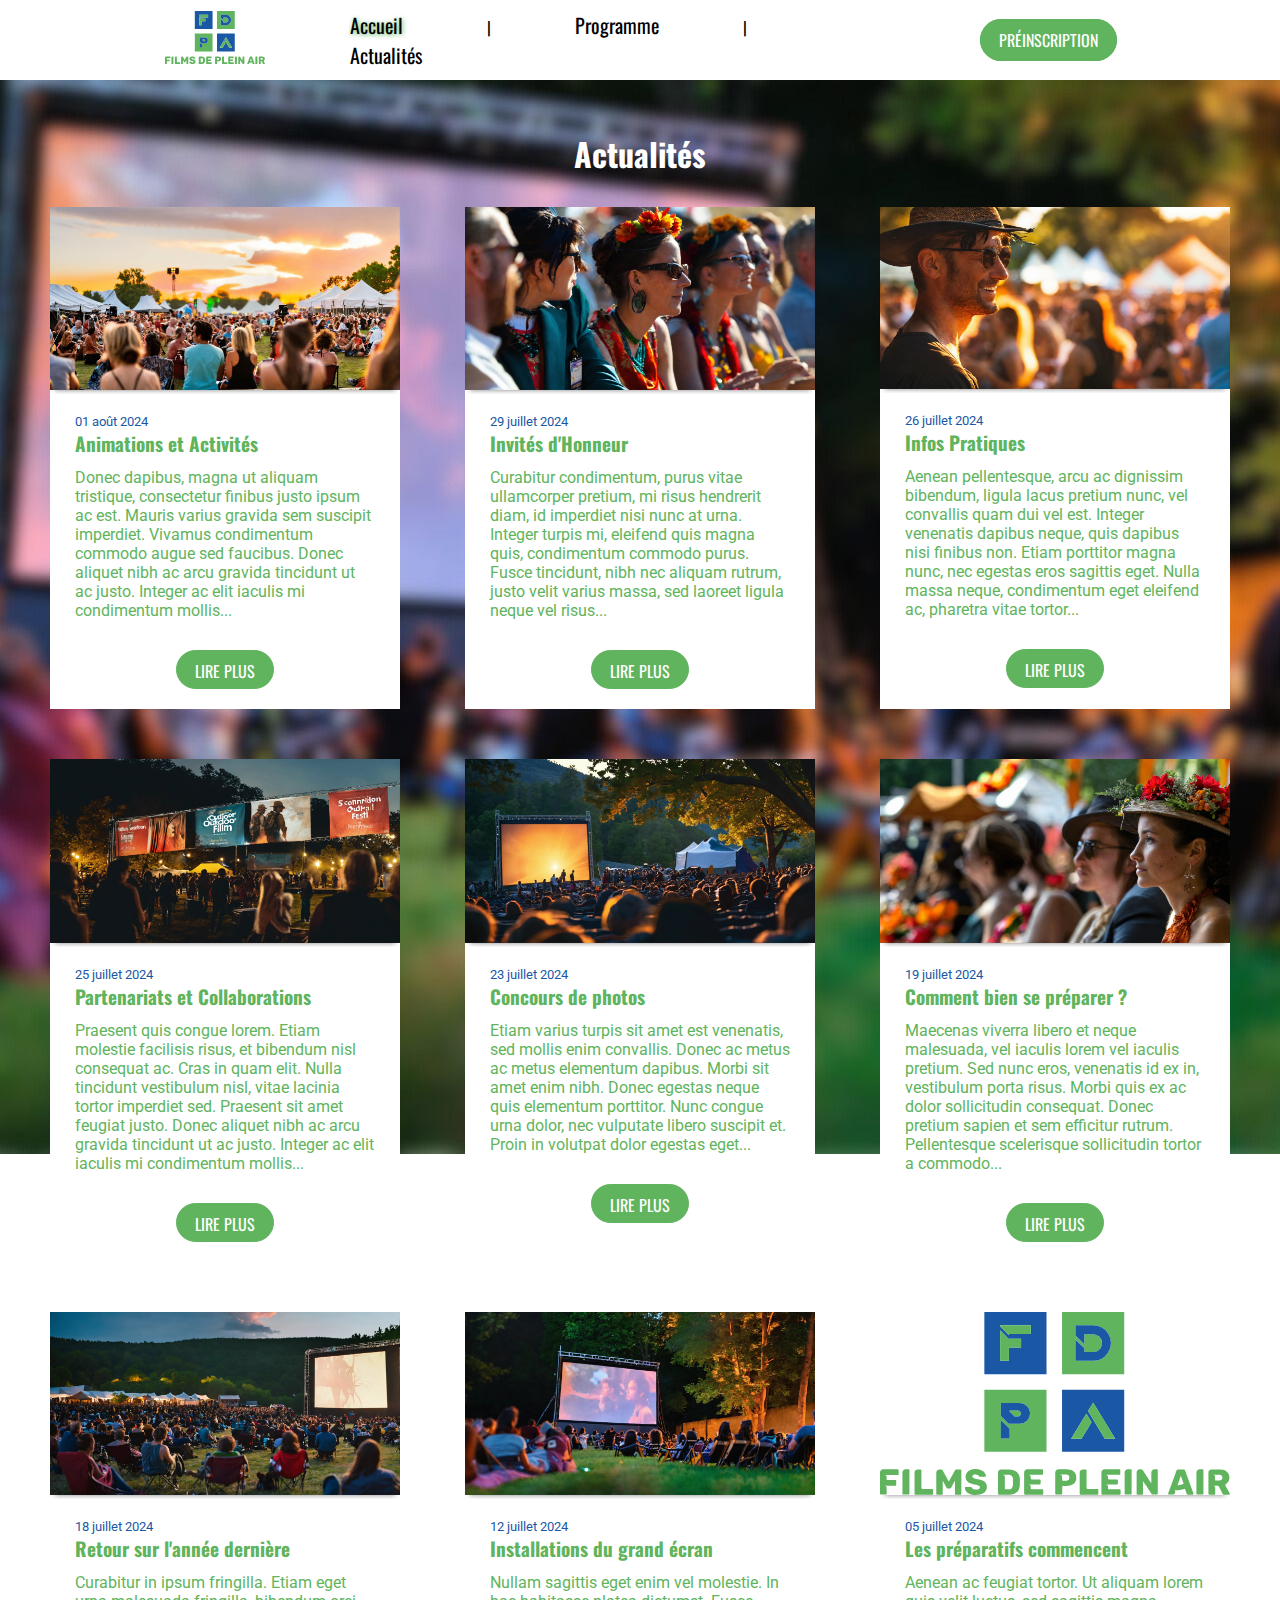
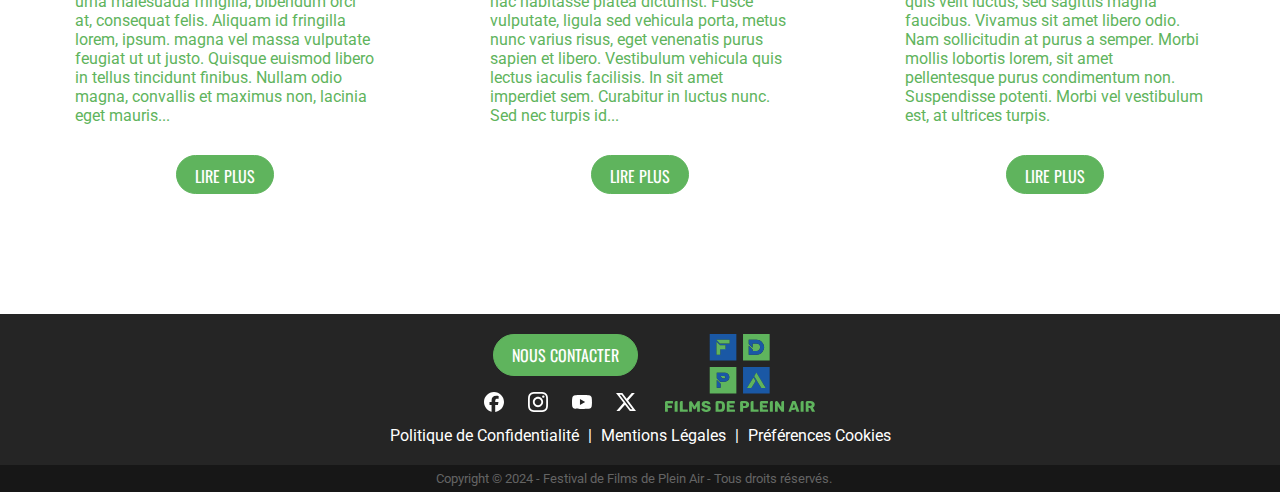
==== commit f84d23fc: "Modification "pré-inscription" en "preinscription"" ====
--- a/actualites.html
+++ b/actualites.html
@@ -38,7 +38,7 @@
             <li><a href="actualites.html">Actualités</a></li>
           </ul>
         </div>
-        <div class="btn-preinscription"><a class="button" href="pre-inscription.html">Pré-inscription</a></div>
+        <div class="btn-preinscription"><a class="button" href="preinscription.html">Préinscription</a></div>
       </nav>
     </header>
     <main>
--- a/styles.css
+++ b/styles.css
@@ -285,6 +285,7 @@
     align-items: center;
     justify-content: space-around;
     font-size: medium;
+    padding-bottom: 10px;
 }
 footer ul li{
     display: inline;
@@ -306,8 +307,8 @@
 .columns{
     display: flex;
     flex-direction: row;
-    width: 25%;
     justify-content: space-around;
+    margin-bottom: 10px;
 }
 
 footer div.left-col{
@@ -320,6 +321,10 @@
 
 footer .right-col img{
     width: 150px;
+}
+
+.hidden-footer{
+    display: inline;
 }
 
 .copyright{
@@ -333,7 +338,7 @@
     margin-top: 10px;
 }
 
-.pre-inscription, .contact, .programme{
+.preinscription, .contact, .programme{
     padding-top: 50px;
 }
 
@@ -521,8 +526,6 @@
     display: none;
 }
 
-
-
 @media only screen and (max-width: 600px) {
     
     .dropdown{
@@ -533,6 +536,10 @@
         display: none;
     }
 
+    .hidden-footer{
+        display: none;
+    }
+
     nav{
         width: 100%;
     }
@@ -544,6 +551,7 @@
     .dropbtn {
         background-color: #4CAF50;
         color: white;
+        font-family: "Roboto";
         padding: 16px;
         font-size: 16px;
         border: none;
@@ -605,6 +613,10 @@
         font-size: 16px;
     }
 
+    .programme{
+        padding: 10px;
+    }
+
     .seance-titre{
         display: none;
     }
@@ -639,4 +651,8 @@
         margin-bottom: 20px;
         font-size: 30px;
     }
+
+    footer ul.footer-links{
+        text-align: center;
+    }
   }